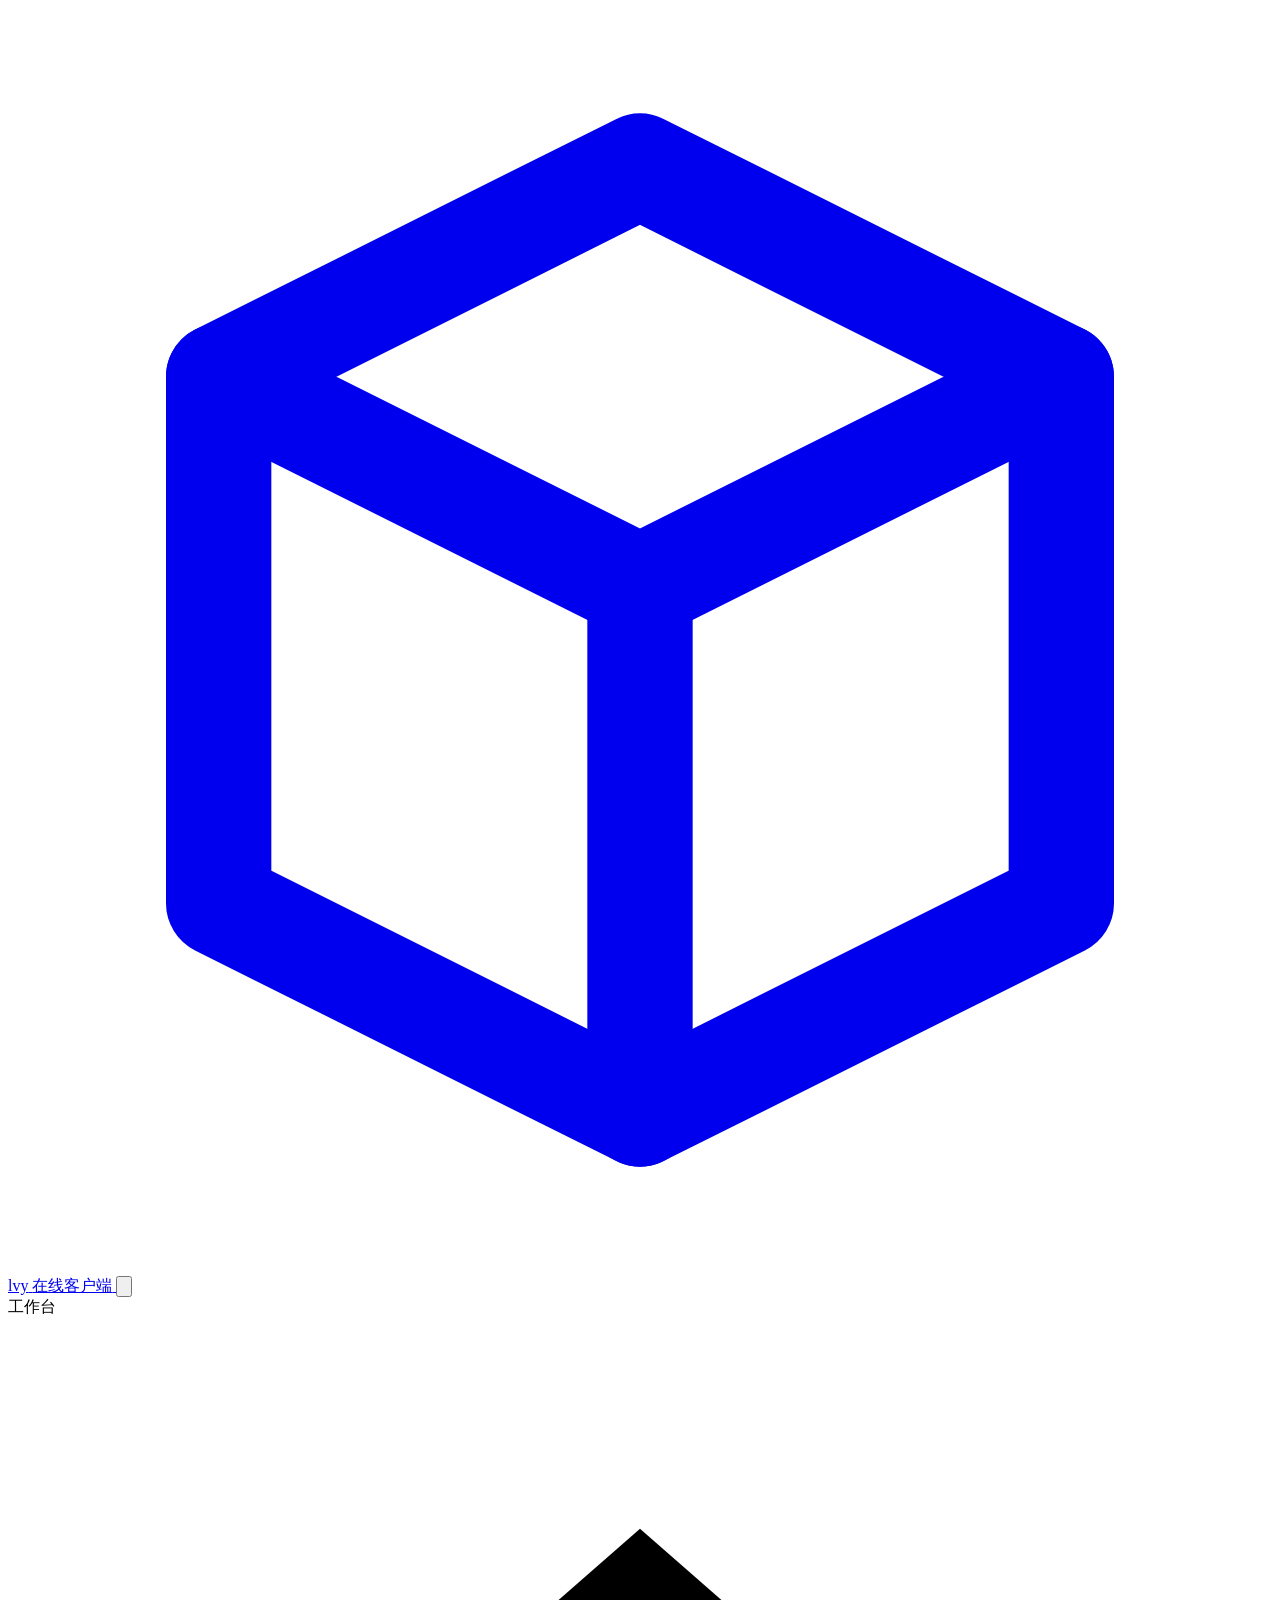
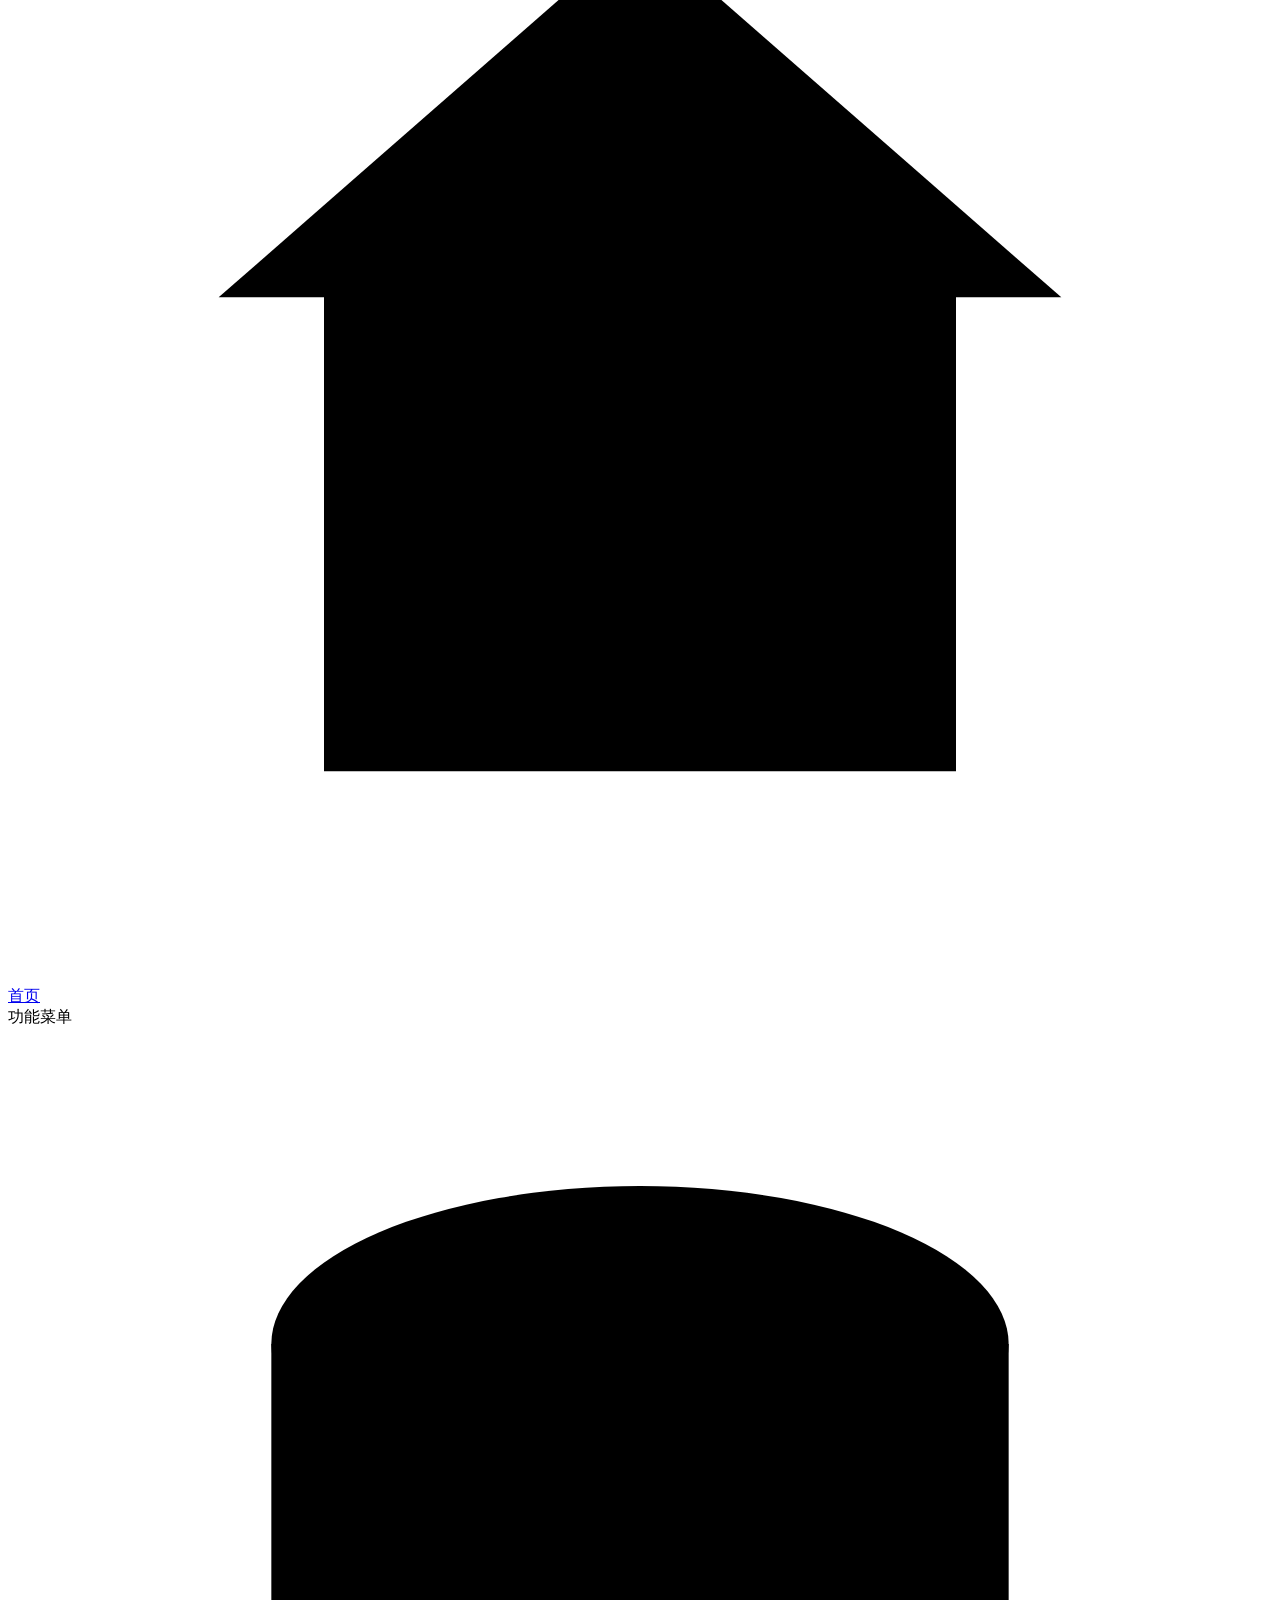
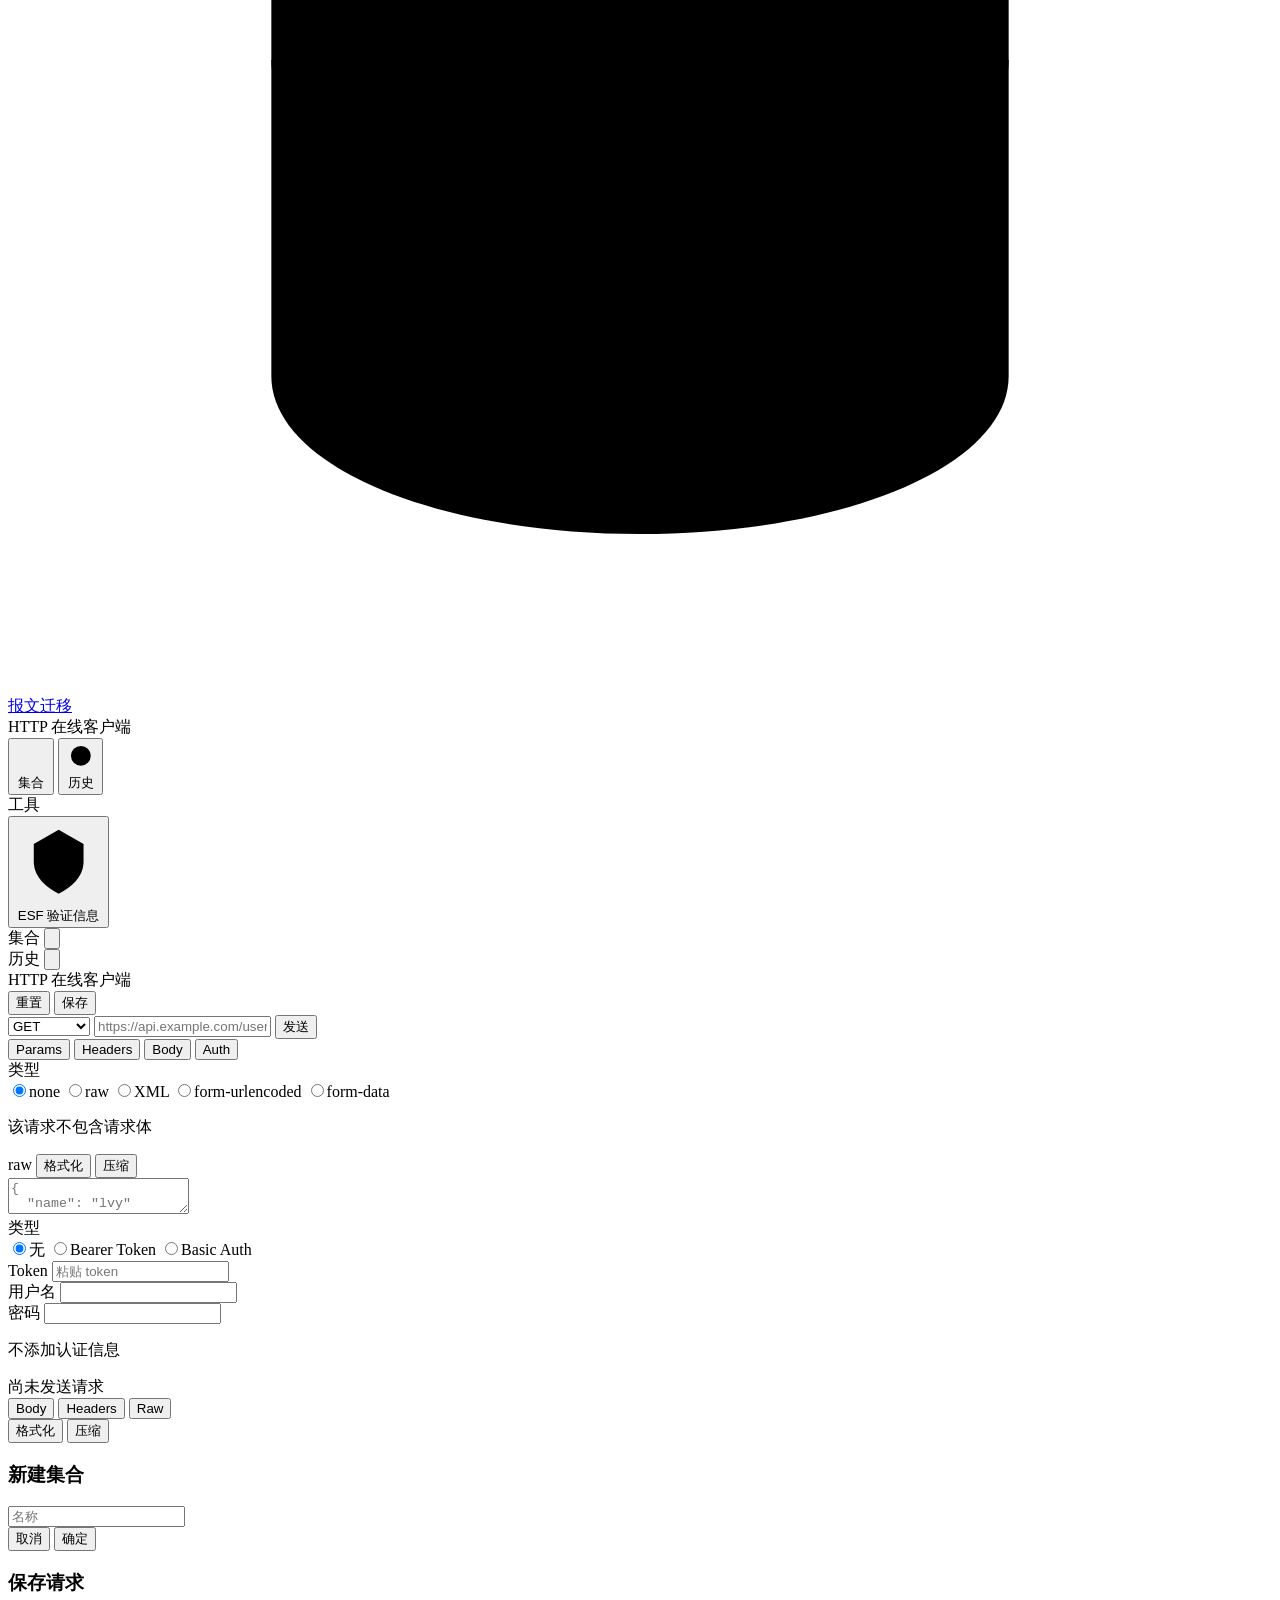
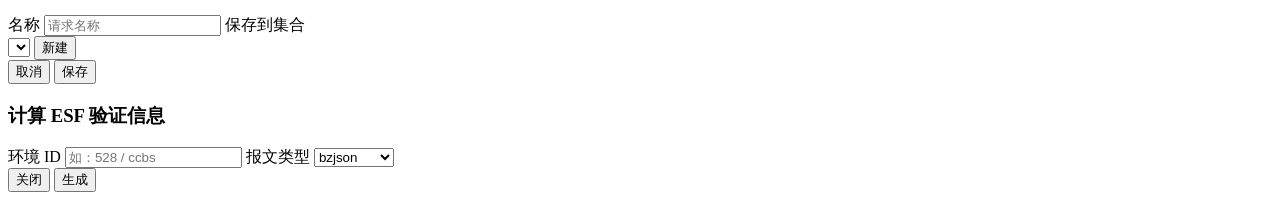
==== src/main/resources/static/http-client.html @ ae6a40e1 "feat: 接入 openGauss 主库并新增 ESF 认证与报文采集 - 数据源由 H2 切换为 openGauss/PostgreSQL，新增 Gauss 方言与 TSS/BXDS 双数据源配置" ====
<!DOCTYPE html>
<html lang="zh-CN">
<head>
    <meta charset="UTF-8">
    <meta name="viewport" content="width=device-width, initial-scale=1.0">
    <title>HTTP 在线客户端 - lvy</title>
    <link rel="icon" type="image/svg+xml" href="/favicon.svg">
    <link rel="stylesheet" href="/css/style.css">
</head>
<body>
<div id="progress" class="progress"></div>

<div class="app">
    <!-- 左侧边栏 -->
    <aside class="sidebar" id="sidebar">
        <div class="sidebar-head">
            <a class="brand" href="/" id="brand">
                <span class="brand-logo">
                    <svg viewBox="0 0 24 24" fill="none" stroke="currentColor" stroke-width="2"
                         stroke-linecap="round" stroke-linejoin="round">
                        <path d="M4 7l8-4 8 4-8 4-8-4z"/>
                        <path d="M4 7v10l8 4 8-4V7"/>
                        <path d="M12 11v10"/>
                    </svg>
                </span>
                <span class="brand-meta">
                    <span class="brand-name">lvy</span>
                    <span class="brand-sub">在线客户端</span>
                </span>
            </a>
            <button class="icon-btn collapse-btn" id="collapseBtn" title="折叠侧边栏">
                <svg viewBox="0 0 24 24"><path d="M15 6l-6 6 6 6"/></svg>
            </button>
        </div>

        <nav class="sidebar-nav" id="sidebarNav">
            <div class="nav-group-title">工作台</div>
            <a class="nav-item" href="/">
                <svg viewBox="0 0 24 24"><path d="M4 11l8-7 8 7"/><path d="M6 10v10h12V10"/></svg>
                <span>首页</span>
            </a>
            <div class="nav-group-title">功能菜单</div>
            <a class="nav-item" href="/msg-migration.html">
                <svg viewBox="0 0 24 24"><ellipse cx="12" cy="6" rx="7" ry="3"/><path d="M5 6v12c0 1.7 3.1 3 7 3s7-1.3 7-3V6"/><path d="M5 12c0 1.7 3.1 3 7 3s7-1.3 7-3"/></svg>
                <span>报文迁移</span>
            </a>
            <div class="nav-group-title">HTTP 在线客户端</div>
            <button class="nav-item active" data-view="collections">
                <svg viewBox="0 0 24 24"><path d="M4 6h16M4 12h16M4 18h10"/></svg>
                <span>集合</span>
            </button>
            <button class="nav-item" data-view="history">
                <svg viewBox="0 0 24 24"><circle cx="12" cy="12" r="8"/><path d="M12 8v4l3 2"/></svg>
                <span>历史</span>
            </button>
            <div class="nav-group-title">工具</div>
            <button class="nav-item" id="esfAuthBtn" type="button">
                <svg viewBox="0 0 24 24"><path d="M12 3l7 4v5c0 4-3 7-7 9-4-2-7-5-7-9V7z"/><path d="M9 12l2 2 4-4"/></svg>
                <span>ESF 验证信息</span>
            </button>
        </nav>

        <div class="sidebar-body">
            <section class="side-view active" id="view-collections">
                <div class="side-view-head">
                    <span>集合</span>
                    <button class="icon-btn" id="newCollectionBtn" title="新建集合">
                        <svg viewBox="0 0 24 24"><path d="M12 5v14M5 12h14"/></svg>
                    </button>
                </div>
                <div class="side-list" id="collectionList"></div>
            </section>

            <section class="side-view" id="view-history">
                <div class="side-view-head">
                    <span>历史</span>
                    <button class="icon-btn" id="clearHistoryBtn" title="清空历史">
                        <svg viewBox="0 0 24 24"><path d="M4 7h16M9 7V5h6v2M6 7l1 12h10l1-12"/></svg>
                    </button>
                </div>
                <div class="side-list" id="historyList"></div>
            </section>

        </div>
    </aside>

    <!-- 右侧主区 -->
    <main class="main">
        <header class="topbar">
            <div class="topbar-left">
                <span class="topbar-title">HTTP 在线客户端</span>
            </div>
            <div class="topbar-right">
                <button class="ghost-btn" id="resetBtn">重置</button>
                <button class="ghost-btn" id="saveBtn">保存</button>
            </div>
        </header>

        <div class="workspace">
            <!-- 请求区 -->
            <section class="pane request-pane">
                <div class="url-bar">
                    <select id="methodSelect" class="method-select">
                        <option>GET</option>
                        <option>POST</option>
                        <option>PUT</option>
                        <option>DELETE</option>
                        <option>PATCH</option>
                        <option>HEAD</option>
                        <option>OPTIONS</option>
                    </select>
                    <input id="urlInput" class="url-input" type="url" aria-label="请求 URL" spellcheck="false"
                           placeholder="https://api.example.com/users 或 {{baseUrl}}/users"/>
                    <button id="sendBtn" class="send-btn" type="button">发送</button>
                </div>

                <div class="tabs" id="requestTabs">
                    <button class="tab active" data-tab="params">Params <span class="tab-count" id="paramsCount"></span></button>
                    <button class="tab" data-tab="headers">Headers <span class="tab-count" id="headersCount"></span></button>
                    <button class="tab" data-tab="body">Body</button>
                    <button class="tab" data-tab="auth">Auth</button>
                </div>

                <div class="tab-panels">
                    <div class="tab-panel active" data-panel="params">
                        <div class="kv-table" id="paramsTable"></div>
                    </div>
                    <div class="tab-panel" data-panel="headers">
                        <div class="kv-table" id="headersTable"></div>
                    </div>
                    <div class="tab-panel" data-panel="body">
                        <div class="inline-field">
                            <label>类型</label>
                            <div class="radio-group" id="bodyTypeGroup">
                                <label><input type="radio" name="bodyType" value="none" checked><span>none</span></label>
                                <label><input type="radio" name="bodyType" value="raw"><span>raw</span></label>
                                <label><input type="radio" name="bodyType" value="xml"><span>XML</span></label>
                                <label><input type="radio" name="bodyType" value="x-www-form-urlencoded"><span>form-urlencoded</span></label>
                                <label><input type="radio" name="bodyType" value="form-data"><span>form-data</span></label>
                            </div>
                        </div>
                        <div id="bodyNone" class="body-area">
                            <p class="hint">该请求不包含请求体</p>
                        </div>
                        <div id="bodyRaw" class="body-area hidden">
                            <div class="editor-toolbar">
                                <span class="toolbar-label">raw</span>
                                <span class="toolbar-spacer"></span>
                                <button class="mini-btn" id="formatReqBodyBtn" type="button">格式化</button>
                                <button class="mini-btn" id="minifyReqBodyBtn" type="button">压缩</button>
                            </div>
                            <textarea id="rawBodyInput" class="code-input" spellcheck="false"
                                      placeholder='{&#10;  "name": "lvy"&#10;}'></textarea>
                        </div>
                        <div id="bodyForm" class="body-area hidden">
                            <div class="kv-table" id="bodyFormTable"></div>
                        </div>
                    </div>
                    <div class="tab-panel" data-panel="auth">
                        <div class="inline-field">
                            <label>类型</label>
                            <div class="radio-group" id="authTypeGroup">
                                <label><input type="radio" name="authType" value="none" checked><span>无</span></label>
                                <label><input type="radio" name="authType" value="bearer"><span>Bearer Token</span></label>
                                <label><input type="radio" name="authType" value="basic"><span>Basic Auth</span></label>
                            </div>
                        </div>
                        <div id="authBearer" class="auth-area hidden">
                            <div class="field-row">
                                <label>Token</label>
                                <input type="password" id="bearerToken" class="text-input" aria-label="Bearer Token" spellcheck="false" placeholder="粘贴 token" autocomplete="off">
                            </div>
                        </div>
                        <div id="authBasic" class="auth-area hidden">
                            <div class="field-row">
                                <label>用户名</label>
                                <input type="text" id="basicUsername" class="text-input" aria-label="用户名" spellcheck="false" autocomplete="off">
                            </div>
                            <div class="field-row">
                                <label>密码</label>
                                <input type="password" id="basicPassword" class="text-input" aria-label="密码" spellcheck="false" autocomplete="off">
                            </div>
                        </div>
                        <div id="authNone" class="auth-area">
                            <p class="hint">不添加认证信息</p>
                        </div>
                    </div>
                </div>
            </section>

            <div class="divider" id="divider" title="拖拽调整高度"></div>

            <!-- 响应区 -->
            <section class="pane response-pane">
                <div class="response-head">
                    <div class="status" id="responseStatus">
                        <span class="status-empty">尚未发送请求</span>
                    </div>
                    <div class="response-head-right">
                        <div class="tabs small" id="responseTabs">
                            <button class="tab active" data-rtab="pretty">Body</button>
                            <button class="tab" data-rtab="headers">Headers</button>
                            <button class="tab" data-rtab="raw">Raw</button>
                        </div>
                        <button class="mini-btn" id="formatRespBtn" type="button">格式化</button>
                        <button class="mini-btn" id="minifyRespBtn" type="button">压缩</button>
                    </div>
                </div>
                <div class="response-body">
                    <div class="response-panel active" data-rpanel="pretty" id="responsePretty"></div>
                    <div class="response-panel" data-rpanel="headers" id="responseHeaders"></div>
                    <div class="response-panel" data-rpanel="raw" id="responseRaw"></div>
                </div>
            </section>
        </div>
    </main>
</div>

<!-- 集合名称输入弹层 -->
<div class="overlay hidden" id="promptOverlay">
    <div class="modal">
        <h3 id="promptTitle">新建集合</h3>
        <input type="text" id="promptInput" class="text-input" placeholder="名称">
        <div class="modal-actions">
            <button class="ghost-btn" id="promptCancel">取消</button>
            <button class="primary-btn" id="promptConfirm">确定</button>
        </div>
    </div>
</div>

<!-- 保存请求弹层 -->
<div class="overlay hidden" id="saveOverlay">
    <div class="modal">
        <h3>保存请求</h3>
        <label class="modal-label">名称</label>
        <input type="text" id="saveName" class="text-input" placeholder="请求名称">
        <label class="modal-label">保存到集合</label>
        <div class="save-collection-row">
            <select id="saveCollection" class="text-input"></select>
            <button class="ghost-btn" id="saveNewCollectionBtn">新建</button>
        </div>
        <div class="modal-actions">
            <button class="ghost-btn" id="saveCancel">取消</button>
            <button class="primary-btn" id="saveConfirm">保存</button>
        </div>
    </div>
</div>

<!-- ESF 验证信息弹层 -->
<div class="overlay hidden" id="esfAuthOverlay">
    <div class="modal">
        <h3>计算 ESF 验证信息</h3>
        <label class="modal-label">环境 ID</label>
        <input type="text" id="esfEnvId" class="text-input" placeholder="如：528 / ccbs">
        <label class="modal-label">报文类型</label>
        <select id="esfMessageType" class="text-input">
            <option value="bzjson">bzjson</option>
            <option value="soap">soap</option>
            <option value="sop">sop</option>
            <option value="sop2cbsp">sop2cbsp</option>
            <option value="json">json</option>
            <option value="xml">xml</option>
            <option value="spec">spec</option>
        </select>
        <div class="modal-actions">
            <button class="ghost-btn" id="esfAuthClose">关闭</button>
            <button class="primary-btn" id="esfAuthGenerate">生成</button>
        </div>
        <div id="esfAuthResult" class="esf-result hidden"></div>
    </div>
</div>

<div class="toast-root" id="toastRoot"></div>

<script src="/js/app.js"></script>
<script src="/js/esf-auth.js"></script>
</body>
</html>
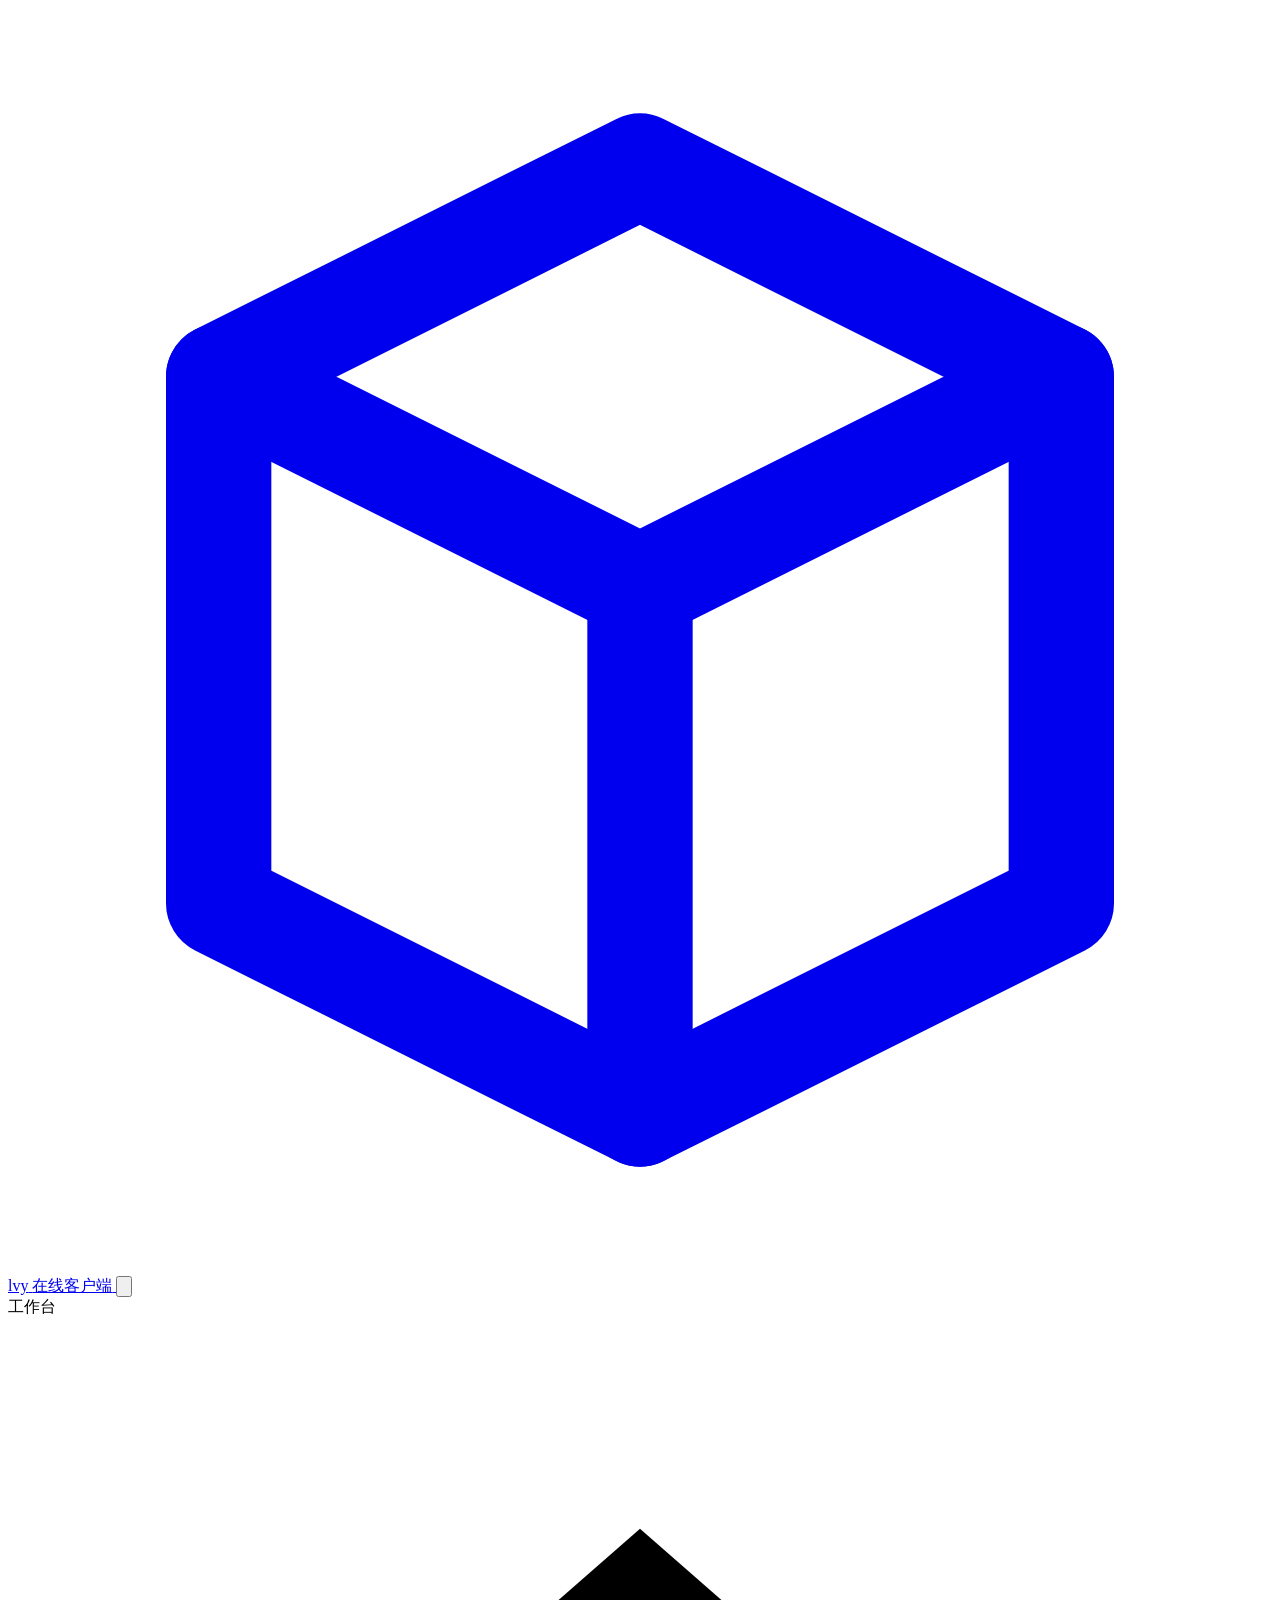
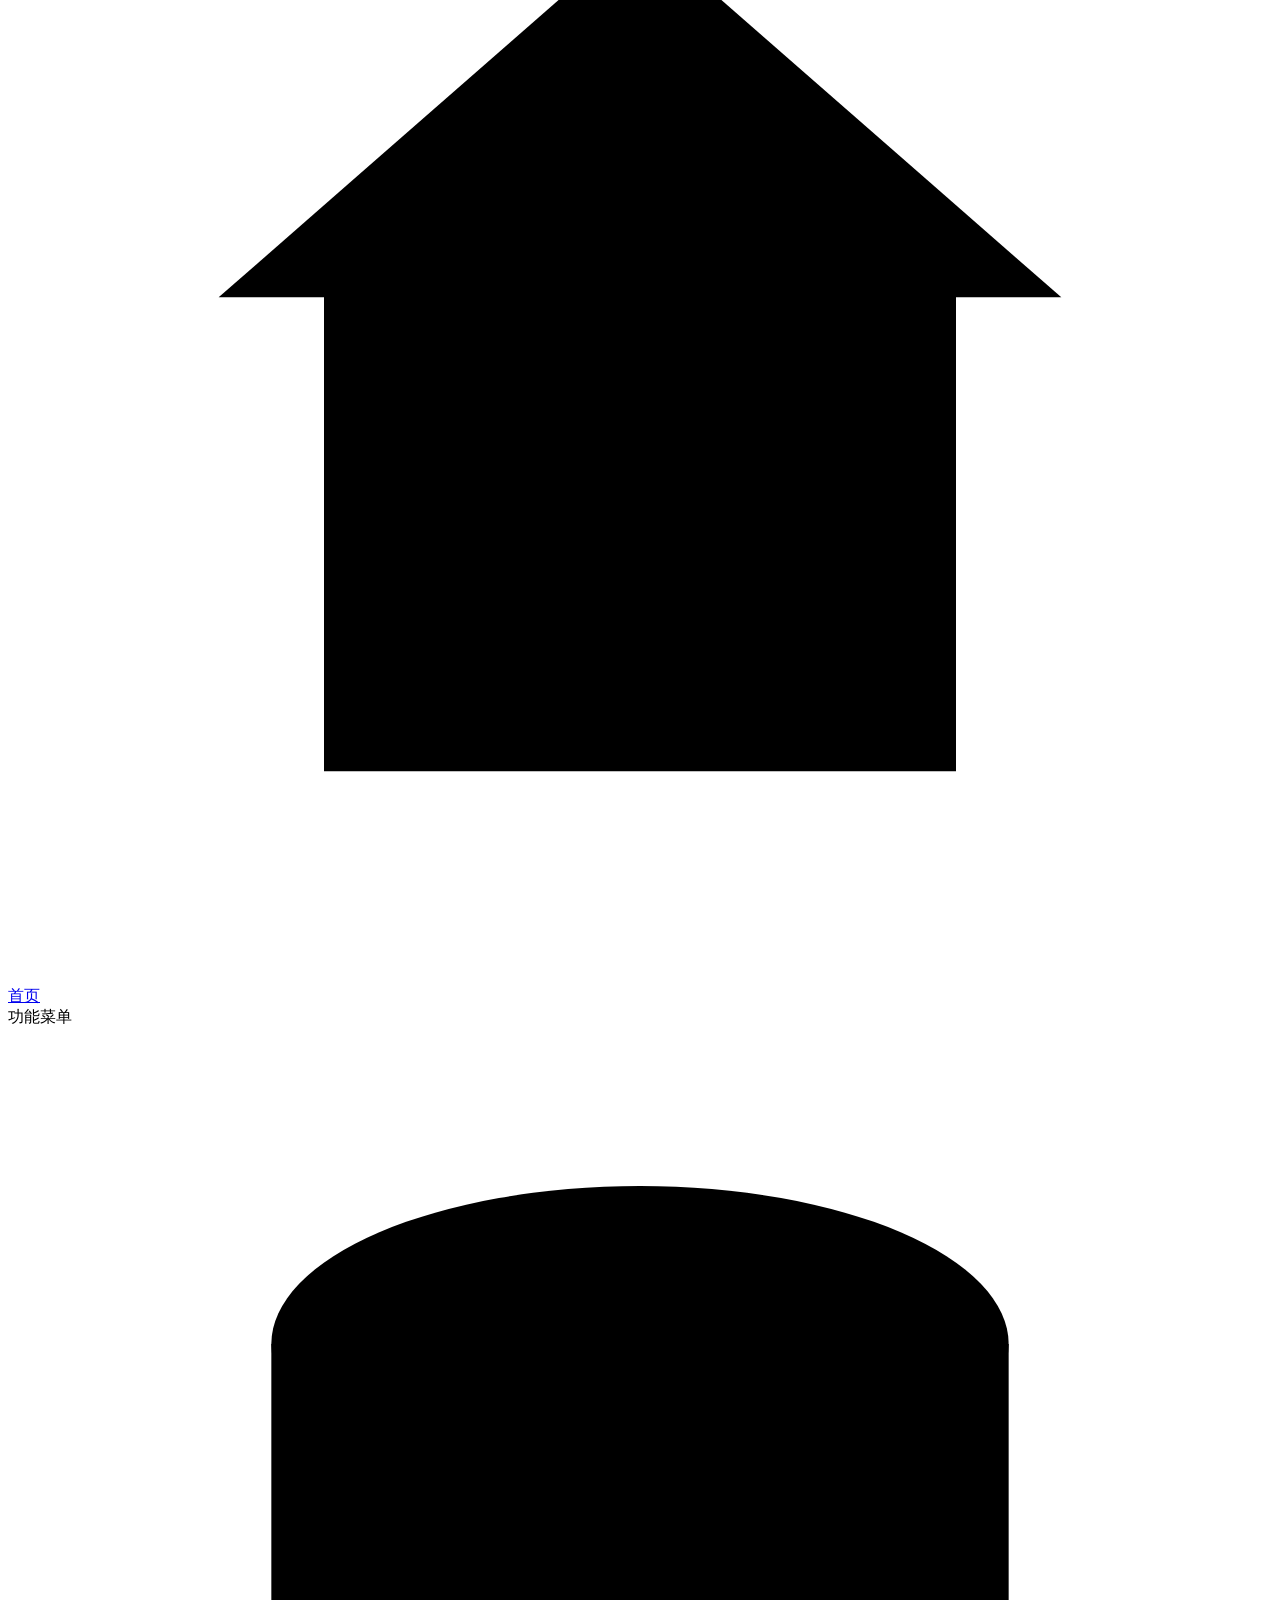
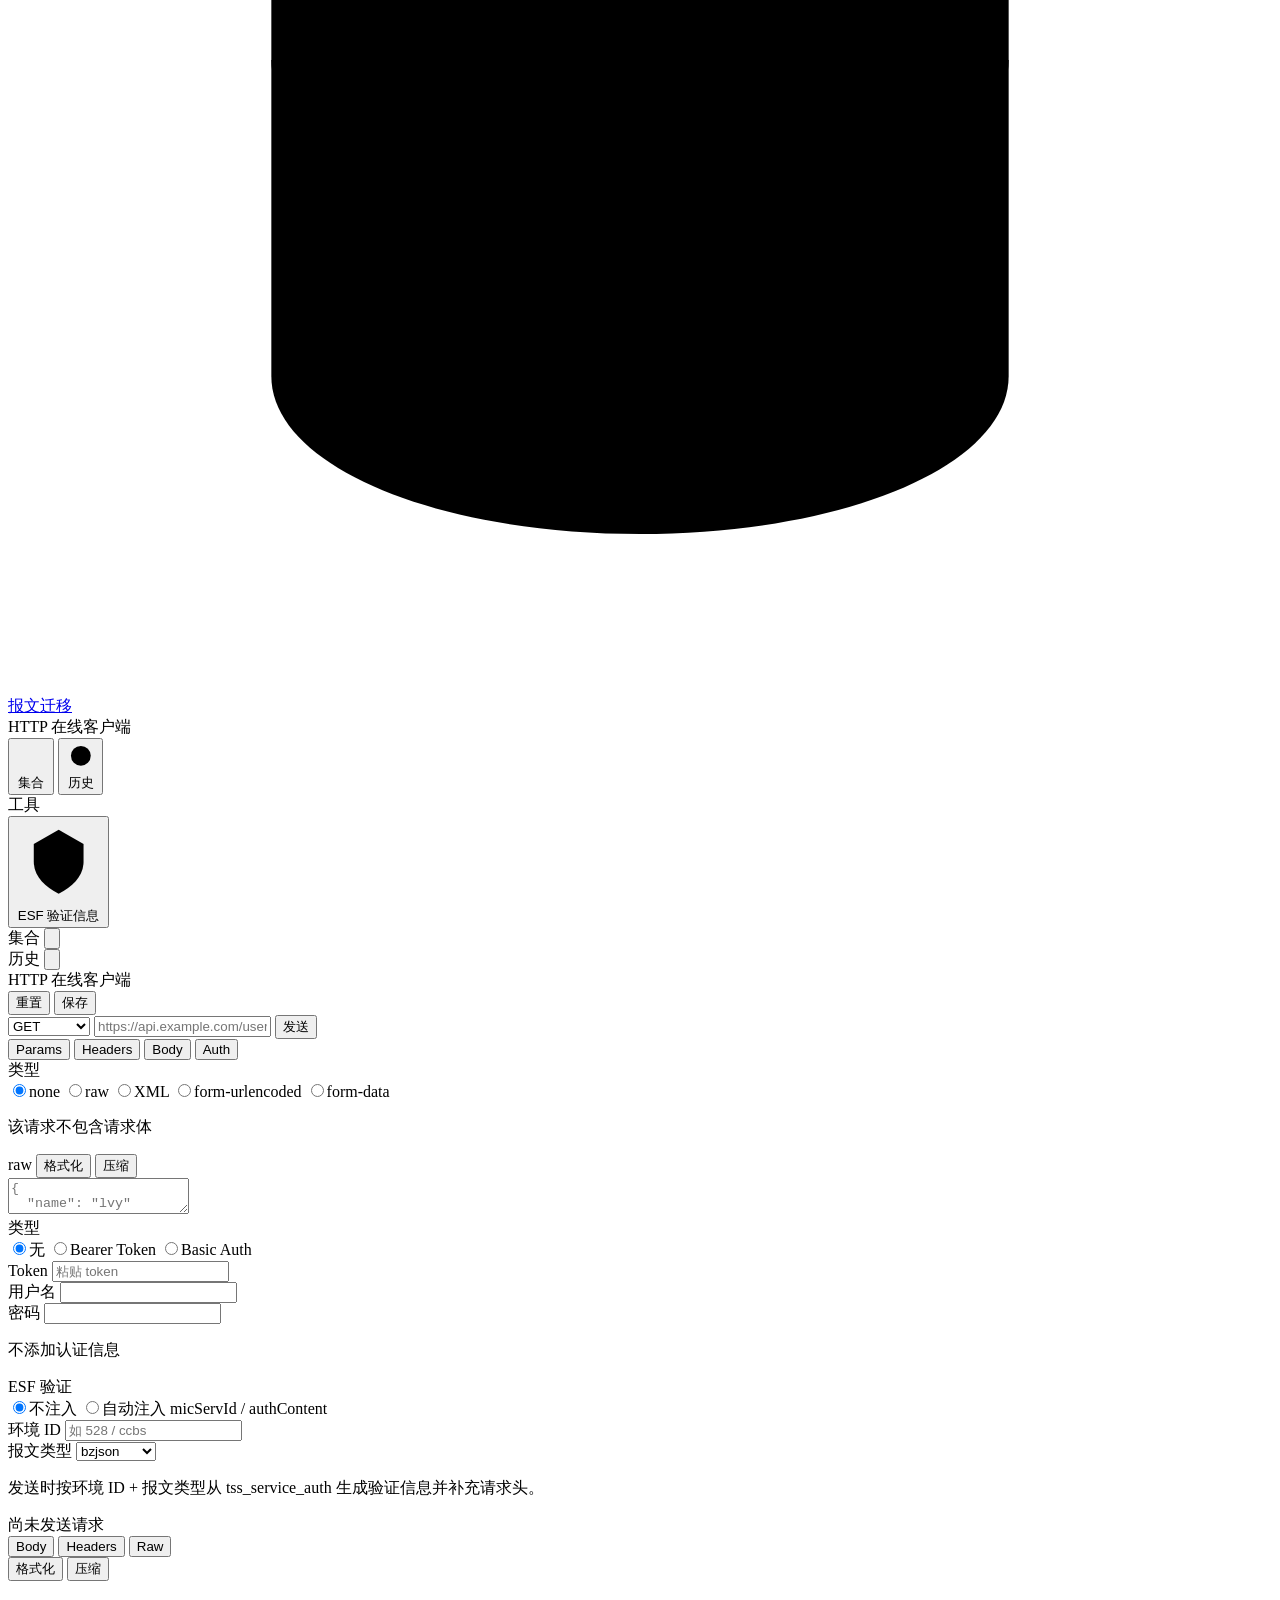
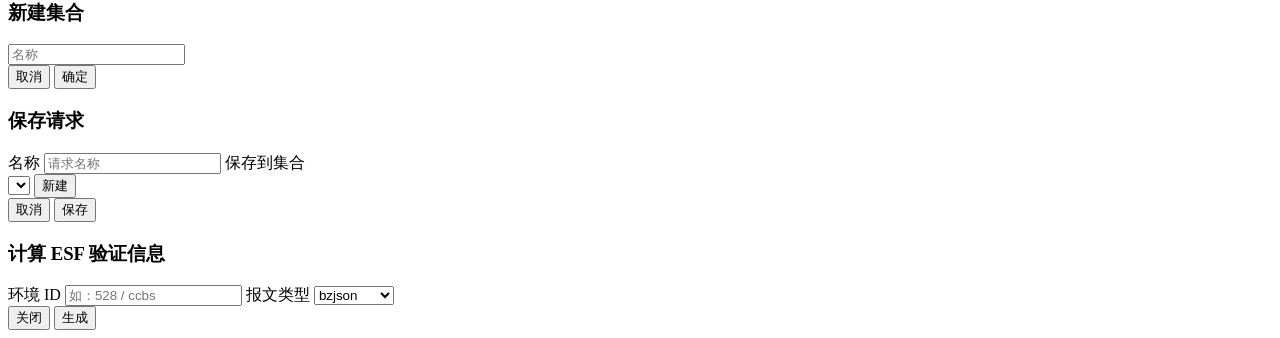
==== commit 90247853: "feat: 代理发送支持按 ESF 环境自动注入请求头并打印请求头 - ProxyRequest 新增 environmentId/messageType，发送前用 tss_service_auth " ====
--- a/src/main/resources/static/http-client.html
+++ b/src/main/resources/static/http-client.html
@@ -184,6 +184,30 @@
                         <div id="authNone" class="auth-area">
                             <p class="hint">不添加认证信息</p>
                         </div>
+                        <div class="inline-field">
+                            <label>ESF 验证</label>
+                            <div class="radio-group" id="esfModeGroup">
+                                <label><input type="radio" name="esfMode" value="off" checked><span>不注入</span></label>
+                                <label><input type="radio" name="esfMode" value="on"><span>自动注入 micServId / authContent</span></label>
+                            </div>
+                        </div>
+                        <div id="esfAuthInputs" class="auth-area hidden">
+                            <div class="field-row">
+                                <label>环境 ID</label>
+                                <input type="text" id="esfEnvIdField" class="text-input" aria-label="ESF 环境 ID"
+                                       placeholder="如 528 / ccbs" spellcheck="false" autocomplete="off">
+                            </div>
+                            <div class="field-row">
+                                <label>报文类型</label>
+                                <select id="esfMessageTypeField" class="text-input" aria-label="ESF 报文类型">
+                                    <option value="bzjson">bzjson</option>
+                                    <option value="soap">soap</option>
+                                    <option value="sop">sop</option>
+                                    <option value="sop2cbsp">sop2cbsp</option>
+                                </select>
+                            </div>
+                            <p class="hint">发送时按环境 ID + 报文类型从 tss_service_auth 生成验证信息并补充请求头。</p>
+                        </div>
                     </div>
                 </div>
             </section>
